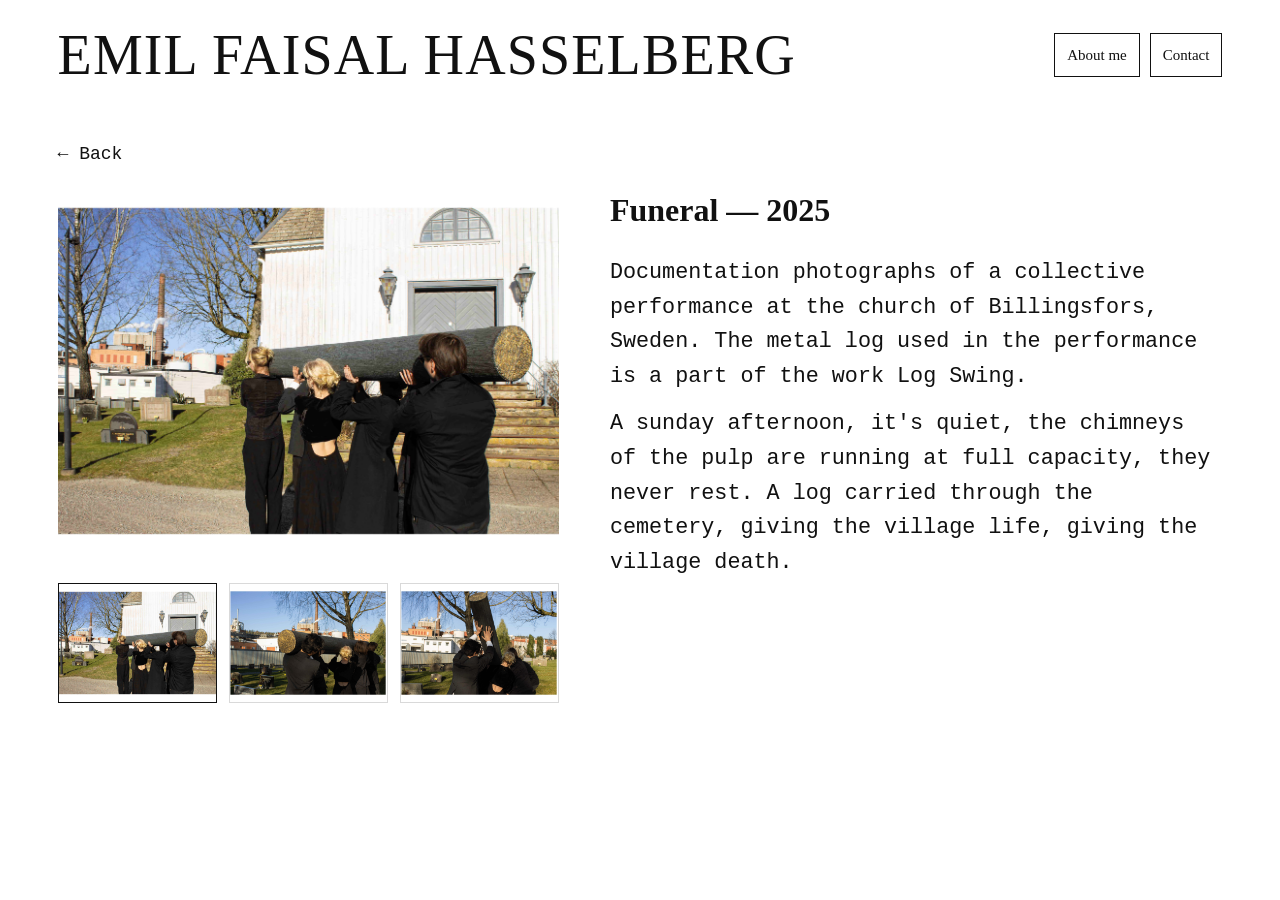
==== funeral.html @ 7220bb62 "Add files via upload" ====
<!DOCTYPE html>
<html lang="sv">
<head>
  <meta charset="UTF-8" />
  <meta name="viewport" content="width=device-width, initial-scale=1.0" />
  <title>Funeral — Emil Faisal Hasselberg</title>
  <link rel="stylesheet" href="style.css" />
</head>
<body data-page="project">
  <header class="site-header">
    <div class="container header-inner">
      <a class="site-title" href="index.html">EMIL FAISAL HASSELBERG</a>
      <nav class="site-nav" aria-label="Primary">
        <a href="about.html">About me</a>
        <a href="contact.html">Contact</a>
      </nav>
    </div>
  </header>
  <main class="container prose">
    <a class="back-link" href="index.html">← Back</a>
    <article class="project-view project-layout">
      <section class="project-media">
        <figure class="project-hero"><img id="projectMainImage" src="Funeral_1.jpg" alt="Funeral — 2025" /></figure>
        <section class="project-gallery" id="projectGallery" aria-label="Funeral images"></section>
      </section>
      <section class="project-copy">
        <h1 class="page-title">Funeral — 2025</h1>
        <p>Documentation photographs of a collective performance at the church of Billingsfors, Sweden. The metal log used in the performance is a part of the work Log Swing.</p>
        <p>A sunday afternoon, it's quiet, the chimneys of the pulp are running at full capacity, they never rest. A log carried through the cemetery, giving the village life, giving the village death.</p>
      </section>
    </article>
    <div class="mobile-about-wrap"><a class="mobile-about-link" href="about.html">About me</a></div>
  </main>
  <script src="script.js"></script>
  <script>
    (function () {
      const gallery = document.getElementById("projectGallery");
      const mainImage = document.getElementById("projectMainImage");
      if (!gallery || !mainImage) return;
      const folder = "", baseName = "Funeral_", ext = ".jpg", maxImages = 3;
      const isMobileLayout = window.matchMedia("(max-width: 980px)").matches;
      let firstValidButton = null;
      function setMainImage(src, alt) { if (!src || mainImage.src === src) return; mainImage.classList.add("is-loading"); const preload = new Image(); preload.onload = function () { mainImage.src = src; mainImage.alt = alt || ""; requestAnimationFrame(function () { mainImage.classList.remove("is-loading"); }); }; preload.onerror = function () { mainImage.classList.remove("is-loading"); }; preload.src = src; }
      for (let i = 1; i <= maxImages; i++) { const button = document.createElement("button"); button.type = "button"; button.className = "project-gallery-item"; const img = document.createElement("img"); img.loading = "lazy"; img.src = `${folder}${baseName}${i}${ext}`; img.alt = `Funeral image ${i}`; img.onerror = function () { button.remove(); }; if (!isMobileLayout) { button.addEventListener("click", function () { setMainImage(img.src, img.alt); gallery.querySelectorAll(".project-gallery-item.active").forEach(el => el.classList.remove("active")); button.classList.add("active"); }); } button.appendChild(img); gallery.appendChild(button); if (!firstValidButton) firstValidButton = button; }
      if (firstValidButton && !isMobileLayout) firstValidButton.classList.add("active");
    })();
  </script>
</body>
</html>
---- style.css ----
* { box-sizing: border-box; }
:root {
  --page-gutter: clamp(32px, 4.5vw, 72px);
}
html, body { height: 100%; }
body {
  margin: 0;
  padding-left: var(--page-gutter);
  padding-right: var(--page-gutter);
  font-family: "Courier New", Courier, monospace;
  color: #111;
  background: #fff;
  font-size: 18px;
  line-height: 1.7;
  overflow-x: hidden;
}

.screensaver-overlay {
  position: fixed;
  inset: 0;
  background: rgba(255, 255, 255, 0);
  opacity: 0;
  visibility: hidden;
  pointer-events: none;
  display: flex;
  align-items: center;
  justify-content: center;
  z-index: 9999;
  transition: opacity 1800ms cubic-bezier(0.22, 1, 0.36, 1), background-color 1800ms cubic-bezier(0.22, 1, 0.36, 1), visibility 0s linear 1800ms;
}

.screensaver-overlay.active {
  opacity: 1;
  visibility: visible;
  pointer-events: auto;
  background: rgba(255, 255, 255, 1);
  transition: opacity 1800ms cubic-bezier(0.22, 1, 0.36, 1), background-color 1800ms cubic-bezier(0.22, 1, 0.36, 1), visibility 0s linear 0s;
}

.screensaver-logo-wrap img {
  width: min(40vw, 440px);
  max-width: 90vw;
  height: auto;
  opacity: 0;
  transform: translateY(6px);
  transition: opacity 1400ms cubic-bezier(0.22, 1, 0.36, 1) 280ms, transform 1400ms cubic-bezier(0.22, 1, 0.36, 1) 280ms;
}

.screensaver-overlay.active .screensaver-logo-wrap img {
  opacity: 1;
  transform: translateY(0);
}

h1, h2, h3, h4, h5, h6 {
  font-family: "Times New Roman", Times, serif;
}

a { color: inherit; }
.courier { font-family: "Courier New", Courier, monospace; }

.container {
  width: 100%;
  max-width: none;
  margin: 0;
  padding-left: 0;
  padding-right: 0;
}

.site-header {
  border-bottom: 0;
}

.header-inner {
  display: flex;
  align-items: center;
  justify-content: space-between;
  gap: 16px;
  padding: 26px 0;
}

.site-title {
  font-family: "Times New Roman", Times, serif;
  text-decoration: none;
  letter-spacing: 0.02em;
  font-size: clamp(28px, 4.6vw, 56px);
  line-height: 1.05;
}

.site-nav {
  display: flex;
  align-items: center;
  gap: 10px;
}

.site-nav a {
  font-family: "Times New Roman", Times, serif;
  text-decoration: none;
  font-size: clamp(16px, 2.1vw, 28px);
  display: inline-flex;
  align-items: center;
  justify-content: center;
  border: 1px solid #111;
  min-height: calc(clamp(28px, 4.6vw, 56px) + 20px);
  padding: 0 14px;
  line-height: 1.2;
}

.site-nav a[aria-current="page"] {
  text-decoration: none;
}

.mail-button {
  padding: 4px;
  width: calc(clamp(28px, 4.6vw, 56px) + 20px);
  height: calc(clamp(28px, 4.6vw, 56px) + 20px);
}

.mail-button svg {
  width: 70%;
  height: 70%;
  display: block;
}

.instagram-button {
  width: calc(clamp(28px, 4.6vw, 56px) + 20px);
  height: calc(clamp(28px, 4.6vw, 56px) + 20px);
  padding: 0;
  line-height: 1;
}

@media (max-width: 1900px) {
  .site-nav a {
    font-size: 15px !important;
    min-height: 44px !important;
    padding: 0 12px !important;
  }

  .mail-button,
  .instagram-button {
    width: 44px !important;
    height: 44px !important;
  }

  .mail-button svg {
    width: 66% !important;
    height: 66% !important;
  }

  body[data-page="home"] .project-item h2 {
    font-size: clamp(18px, 1.35vw, 24px);
  }

  body[data-page="home"] .page-title {
    font-size: clamp(20px, 1.8vw, 26px);
  }
}

main {
  padding: 28px 0 60px;
}

.about-page {
  padding: 28px 0 60px;
}

.contact-page {
  min-height: calc(100vh - 120px);
  display: flex;
  align-items: center;
  justify-content: center;
  text-align: center;
}

.contact-list {
  margin: 0;
  padding: 0;
  list-style: none;
  display: grid;
  gap: 16px;
}

.page-title {
  font-size: clamp(26px, 3vw, 32px);
  font-weight: 700;
  margin: 0 0 18px;
}

.project-list {
  list-style: none;
  padding: 0;
  margin: 0;
  display: grid;
  gap: 24px;
}

.gallery-grid {
  grid-template-columns: repeat(3, minmax(0, 1fr));
}

.project-item a {
  display: block;
  border: 0;
  padding: 0;
  text-decoration: none;
}

.project-item a:hover {
  opacity: 0.92;
}

.project-item h2 {
  font-size: clamp(24px, 2.8vw, 34px);
  margin: 0 0 2px;
  font-weight: 400;
}

.project-name {
  font-weight: 700;
}

.project-meta {
  font-weight: 400;
}

.project-item p {
  margin: 0;
}

body[data-page="home"] .project-item p {
  display: none;
}

.project-thumb {
  margin-bottom: 10px;
  overflow: hidden;
}

.project-thumb img {
  display: block;
  width: 100%;
  aspect-ratio: 4 / 3;
  max-height: none;
  object-fit: cover;
}

.funeral-item .project-thumb img {
  object-position: center 38%;
  transform: scale(1.16);
  transform-origin: center;
}

.thumb-placeholder {
  width: 100%;
  aspect-ratio: 4 / 3;
  background: #dcdcdc;
}

.prose p { margin: 0 0 12px; }
.prose h2 {
  margin: 18px 0 10px;
  font-size: 18px;
  font-weight: 700;
}

.clean-list {
  list-style: none;
  padding: 0;
  margin: 0 0 12px;
  display: grid;
  gap: 8px;
}

.bullet-list {
  list-style: disc;
  display: block;
  padding-left: 1.25em;
}

.bullet-list li {
  margin-bottom: 8px;
}

.about-layout {
  display: grid;
  grid-template-columns: minmax(180px, 260px) minmax(0, 1fr);
  gap: 24px;
  align-items: start;
}

.about-photo {
  width: 100%;
  height: auto;
  display: block;
  max-width: 230px;
}

.about-columns {
  display: grid;
  gap: 30px;
  grid-template-columns: repeat(2, minmax(0, 1fr));
}

.about-col {
  break-inside: avoid;
}

.about-col > :first-child {
  margin-top: 0;
}

.about-col > h2:first-child {
  margin-top: 0;
}

.about-intro p {
  font-size: clamp(18px, 1.2vw, 22px);
  line-height: 1.55;
}

.about-articles {
  margin-top: 18px;
}

.about-articles .clean-list {
  display: block;
}

.about-articles .clean-list li {
  margin-bottom: 14px;
}

.back-link {
  display: inline-block;
  margin: 0 0 14px;
  text-decoration: none;
}

.back-link:hover { text-decoration: underline; }

.tag-list {
  list-style: none;
  padding: 0;
  margin: 14px 0 0;
  display: flex;
  flex-wrap: wrap;
  gap: 8px;
}

.tag {
  border: 1px solid #e6e6e6;
  padding: 2px 8px;
  font-size: 14px;
}

.project-links {
  margin-top: 16px;
  display: flex;
  flex-wrap: wrap;
  gap: 12px;
}

.project-links a {
  text-decoration: underline;
  text-underline-offset: 3px;
}

.project-hero {
  margin: 0 0 18px;
  aspect-ratio: 4 / 3;
  overflow: hidden;
  background: #f3f3f3;
}

.project-hero img {
  display: block;
  width: 100%;
  height: 100%;
  object-fit: cover;
  transition: opacity 0.25s ease;
}

.project-hero img.is-loading {
  opacity: 0.35;
}

.project-gallery {
  margin: 24px 0 0;
  display: grid;
  gap: 12px;
  grid-template-columns: repeat(auto-fit, minmax(140px, 1fr));
}

.project-gallery-item {
  margin: 0;
  padding: 0;
  border: 1px solid #d9d9d9;
  background: #fff;
  cursor: pointer;
}

.project-gallery-item.active {
  border-color: #111;
}

.project-gallery-item img {
  width: 100%;
  aspect-ratio: 4 / 3;
  height: auto;
  object-fit: cover;
  display: block;
}

.project-layout {
  display: grid;
  grid-template-columns: minmax(0, 0.9fr) minmax(0, 1.1fr);
  gap: clamp(22px, 4vw, 64px);
  align-items: start;
}

.project-section {
  margin-bottom: clamp(28px, 4vw, 64px);
}

.project-section:last-child {
  margin-bottom: 0;
}

.project-intro {
  margin: 0 0 clamp(22px, 3vw, 38px);
  max-width: 96ch;
}

.project-copy {
  max-width: 82ch;
}

.project-copy p {
  font-size: clamp(20px, 1.7vw, 30px);
  line-height: 1.6;
}

.prose h2.subproject-title {
  font-size: clamp(26px, 3vw, 32px);
  font-weight: 700;
  margin: 20px 0 18px;
}

.mobile-about-wrap {
  display: none;
}

@media (max-width: 520px) {
  .header-inner {
    flex-direction: column;
    align-items: flex-start;
  }

  .site-title {
    word-break: break-word;
  }
}

@media (max-width: 1200px) {
  .gallery-grid {
    grid-template-columns: repeat(3, minmax(0, 1fr));
  }
}

@media (max-width: 980px) {
  body[data-page="project"] .site-nav {
    display: none;
  }

  .project-layout {
    grid-template-columns: 1fr;
  }

  .project-copy {
    max-width: none;
  }

  .project-copy {
    order: 1;
  }

  .project-media {
    order: 2;
  }

  .project-hero {
    display: none;
  }

  .project-gallery {
    margin-top: 10px;
    display: grid;
    grid-template-columns: 1fr;
    gap: 12px;
    overflow: visible;
    padding-bottom: 0;
  }

  .project-gallery-item {
    width: 100%;
    border: 0;
    background: transparent;
  }

  .project-gallery-item img {
    width: 100%;
    aspect-ratio: 4 / 3;
    height: auto;
    object-fit: cover;
  }

  .mobile-about-wrap {
    display: flex;
    justify-content: center;
    margin-top: 22px;
    padding-top: 8px;
    padding-bottom: 64px;
  }

  .mobile-about-link {
    font-family: "Times New Roman", Times, serif;
    text-decoration: none;
    font-size: clamp(15px, 4.2vw, 20px);
    display: inline-flex;
    align-items: center;
    justify-content: center;
    border: 1px solid #111;
    padding: 8px 18px;
    line-height: 1.2;
  }

  .gallery-grid {
    grid-template-columns: repeat(2, minmax(0, 1fr));
  }
}

@media (max-width: 820px) {
  .header-inner {
    flex-direction: column;
    align-items: stretch;
    gap: 10px;
  }

  .about-layout {
    grid-template-columns: 1fr;
  }

  .about-photo {
    max-width: 520px;
  }

  .about-page {
    padding: 22px 0 50px;
  }
}

@media (max-width: 768px) {
  :root {
    --page-gutter: 20px;
  }

  body {
    font-size: 16px;
  }

  .gallery-grid {
    grid-template-columns: repeat(2, minmax(0, 1fr));
  }
}

@media (max-width: 480px) {
  .gallery-grid {
    grid-template-columns: 1fr;
  }
}

@media (max-width: 1100px) {
  .about-layout {
    grid-template-columns: 1fr;
  }

  .about-photo {
    max-width: min(100%, 190px);
  }

  .about-columns {
    grid-template-columns: 1fr;
  }
}

@media (min-width: 1101px) and (max-width: 1480px) {
  .about-layout {
    grid-template-columns: minmax(170px, 240px) minmax(0, 1fr);
    gap: 22px;
  }

  .about-photo {
    max-width: 150px;
  }

  .about-columns {
    gap: 24px;
  }
}

@media (min-width: 1400px) {
  body {
    font-size: 19px;
  }

  .about-photo {
    max-width: 250px;
  }
}

/* Ingen extra kolumn på superbredda skärmar – behåll breda spalter */
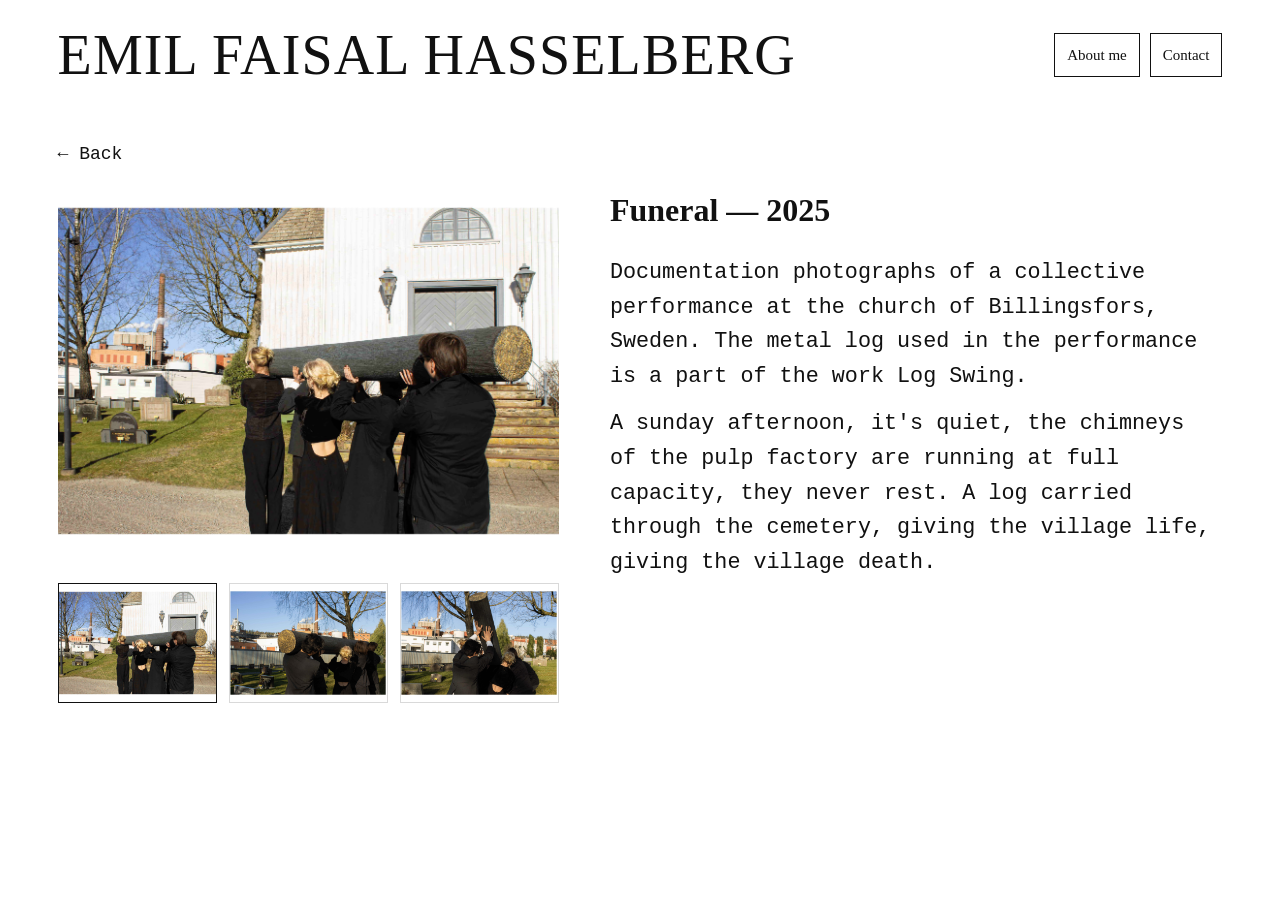
==== commit cba4a186: "Update funeral.html" ====
--- a/funeral.html
+++ b/funeral.html
@@ -26,7 +26,7 @@
       <section class="project-copy">
         <h1 class="page-title">Funeral — 2025</h1>
         <p>Documentation photographs of a collective performance at the church of Billingsfors, Sweden. The metal log used in the performance is a part of the work Log Swing.</p>
-        <p>A sunday afternoon, it's quiet, the chimneys of the pulp are running at full capacity, they never rest. A log carried through the cemetery, giving the village life, giving the village death.</p>
+        <p>A sunday afternoon, it's quiet, the chimneys of the pulp factory are running at full capacity, they never rest. A log carried through the cemetery, giving the village life, giving the village death.</p>
       </section>
     </article>
     <div class="mobile-about-wrap"><a class="mobile-about-link" href="about.html">About me</a></div>
